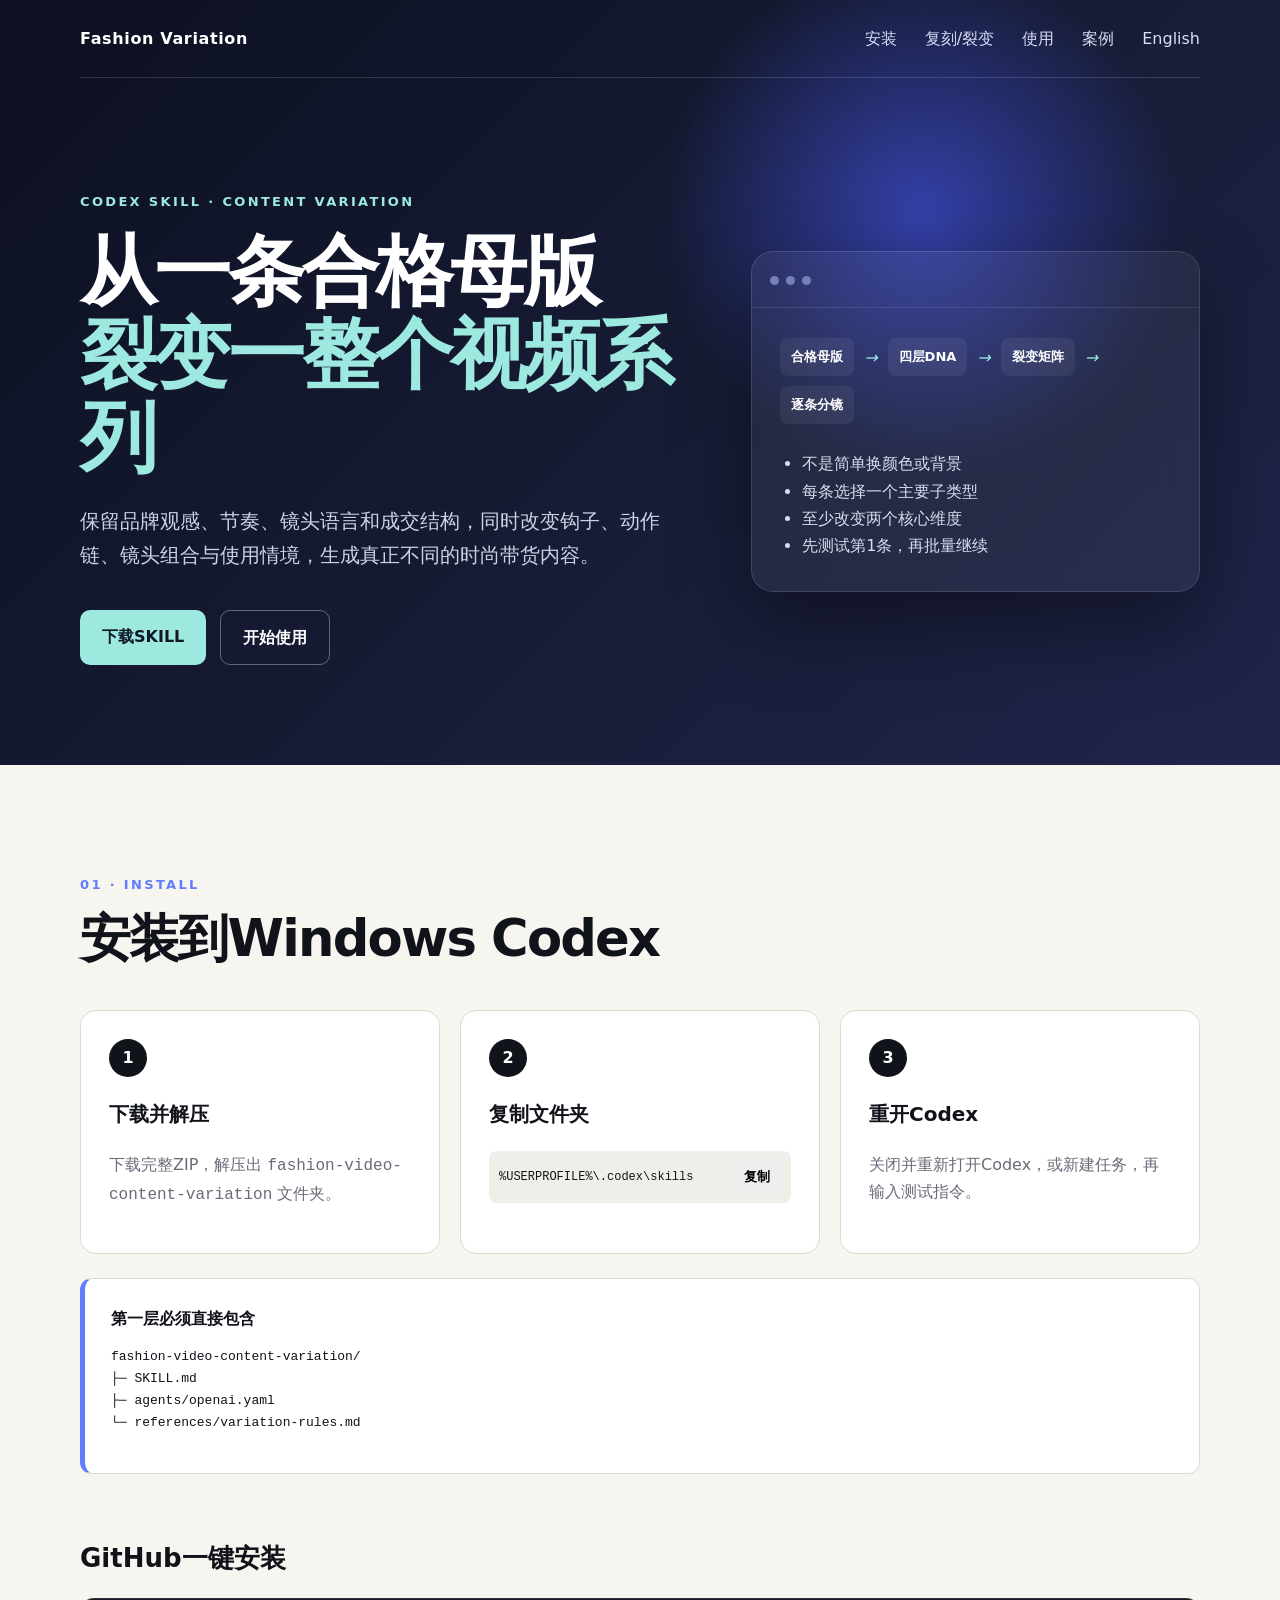
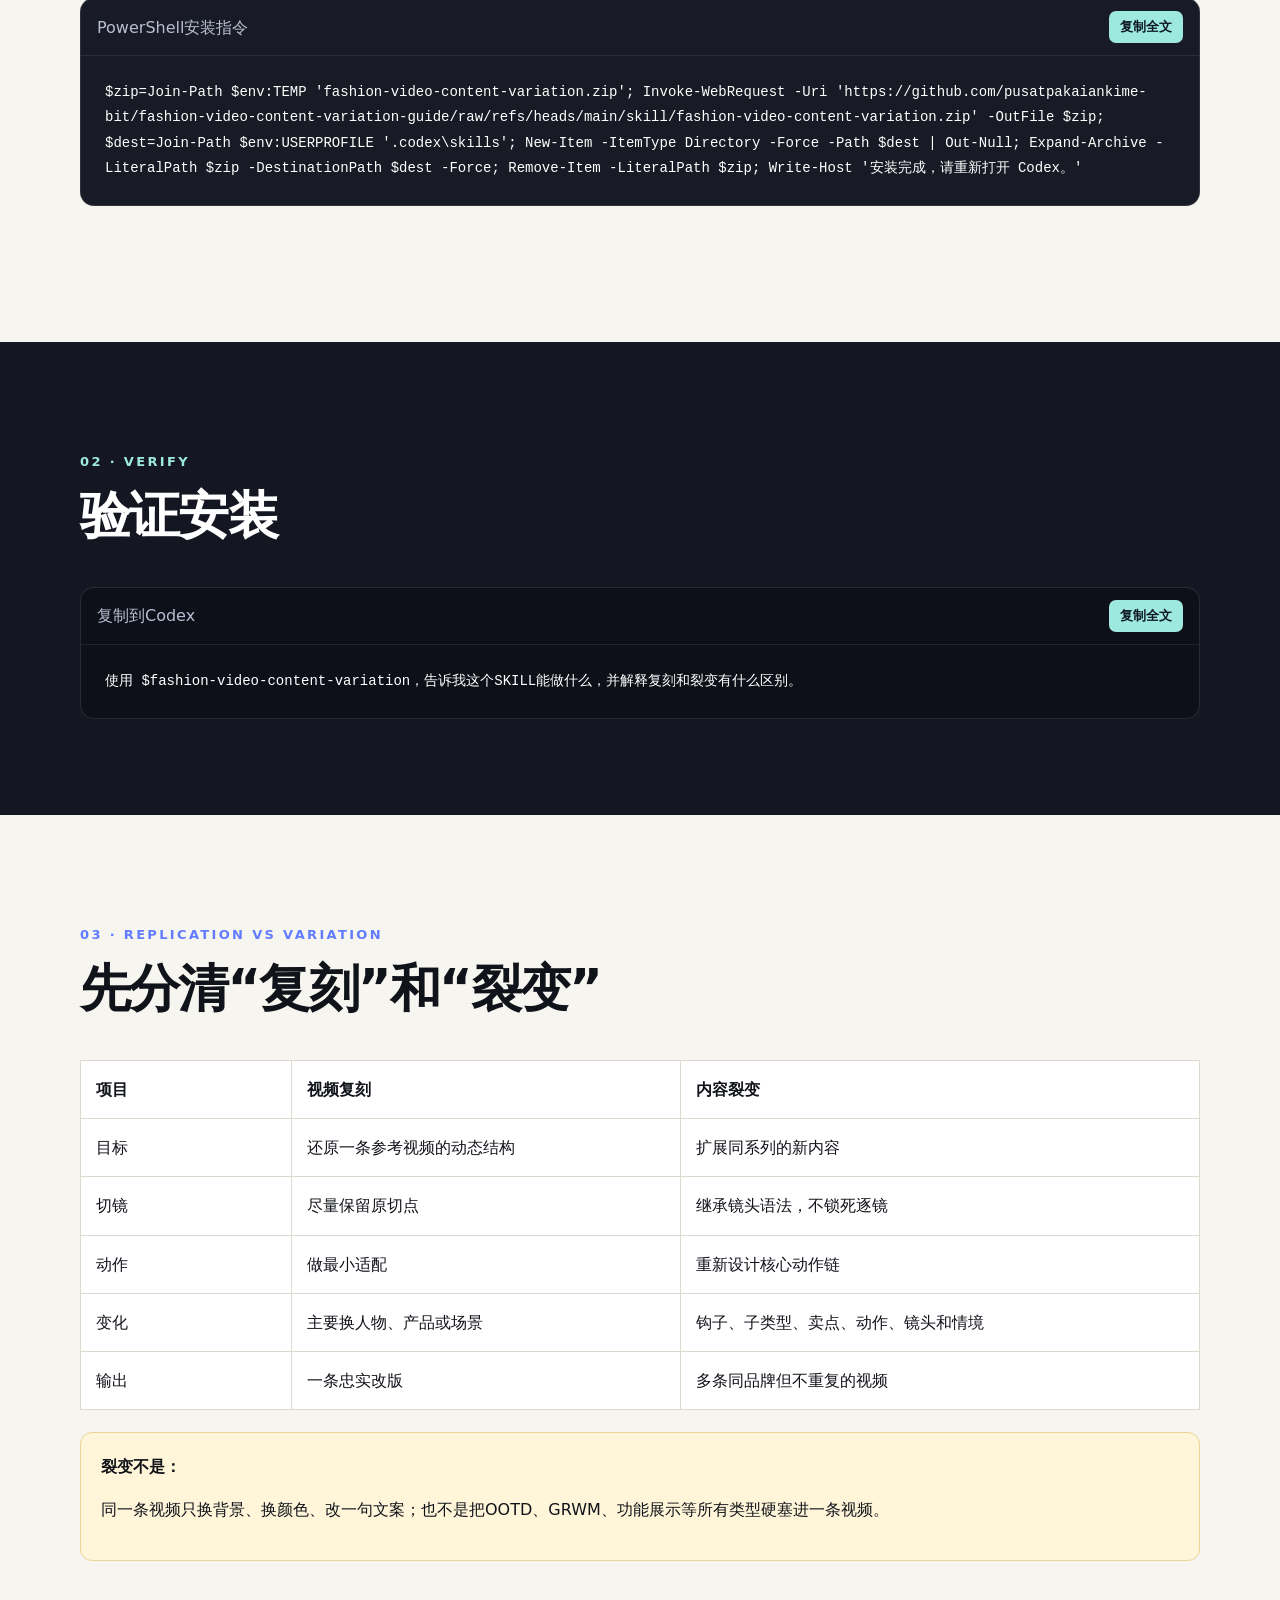
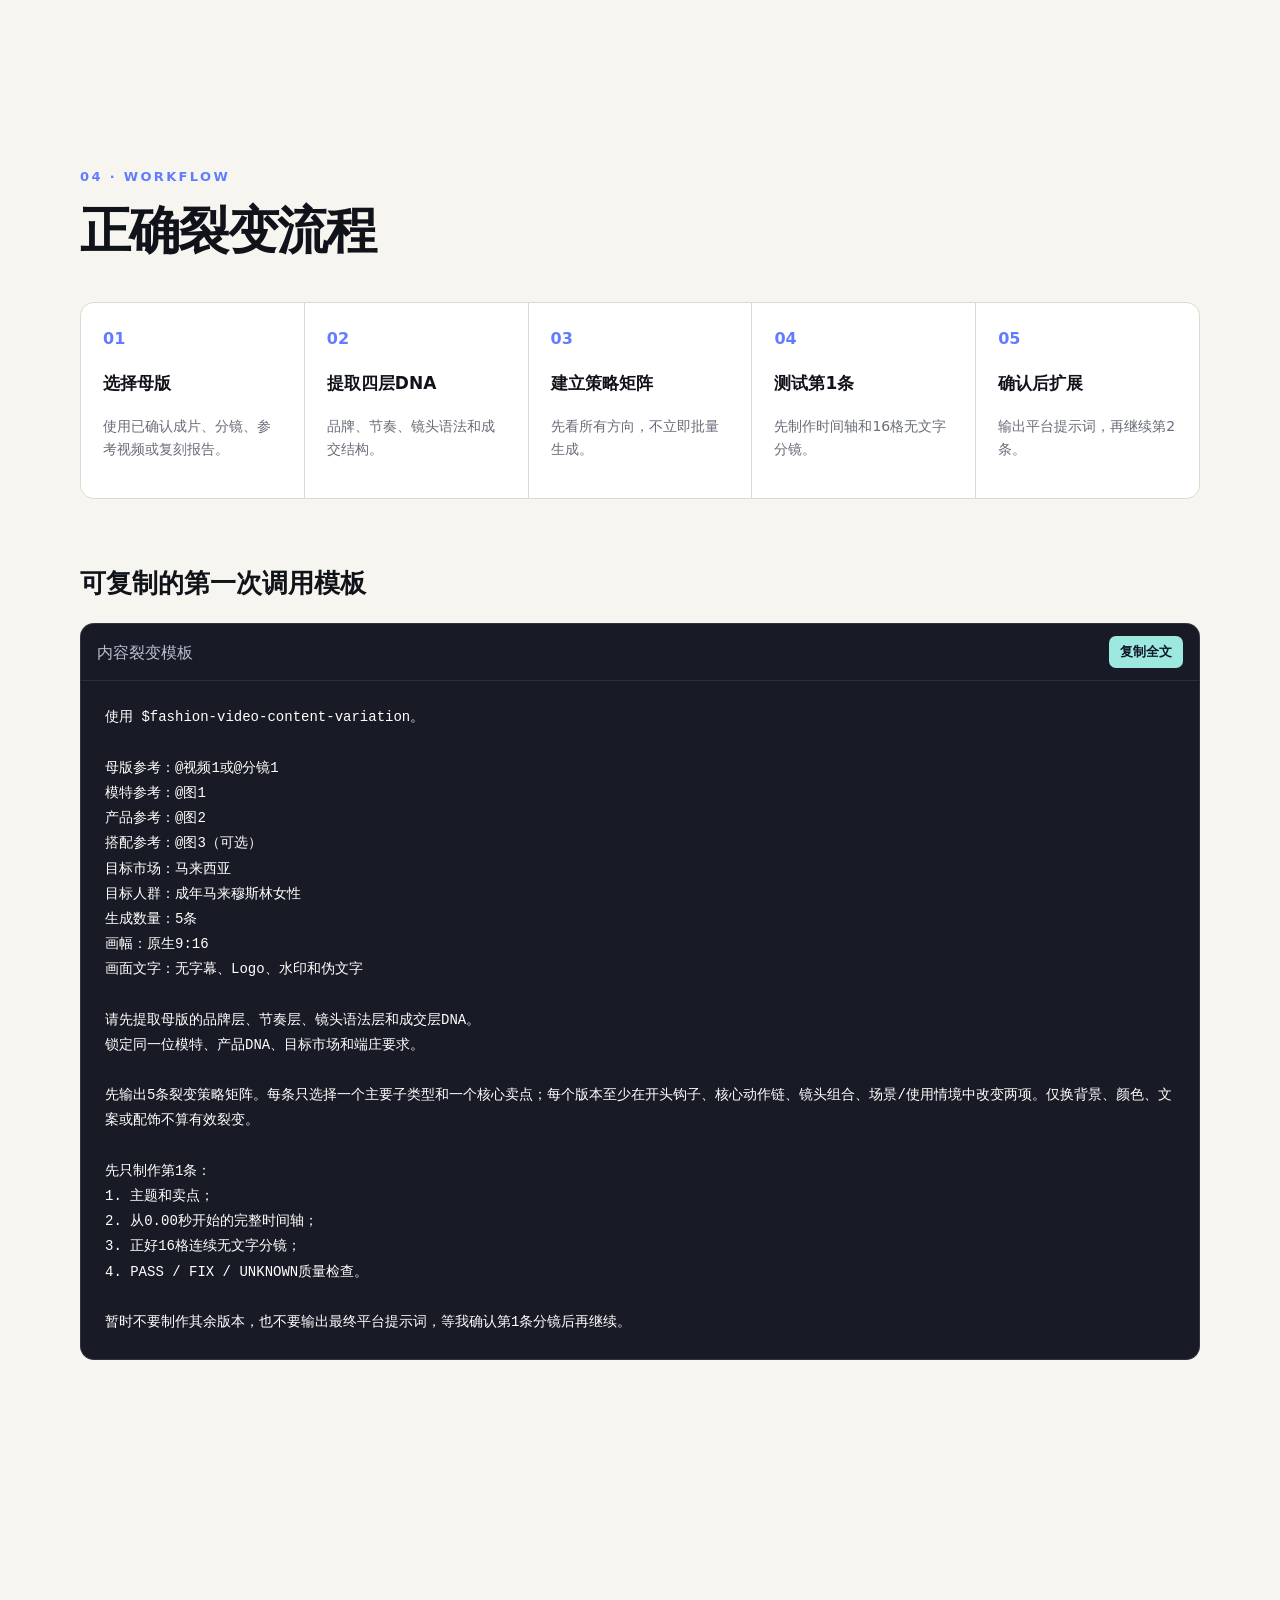
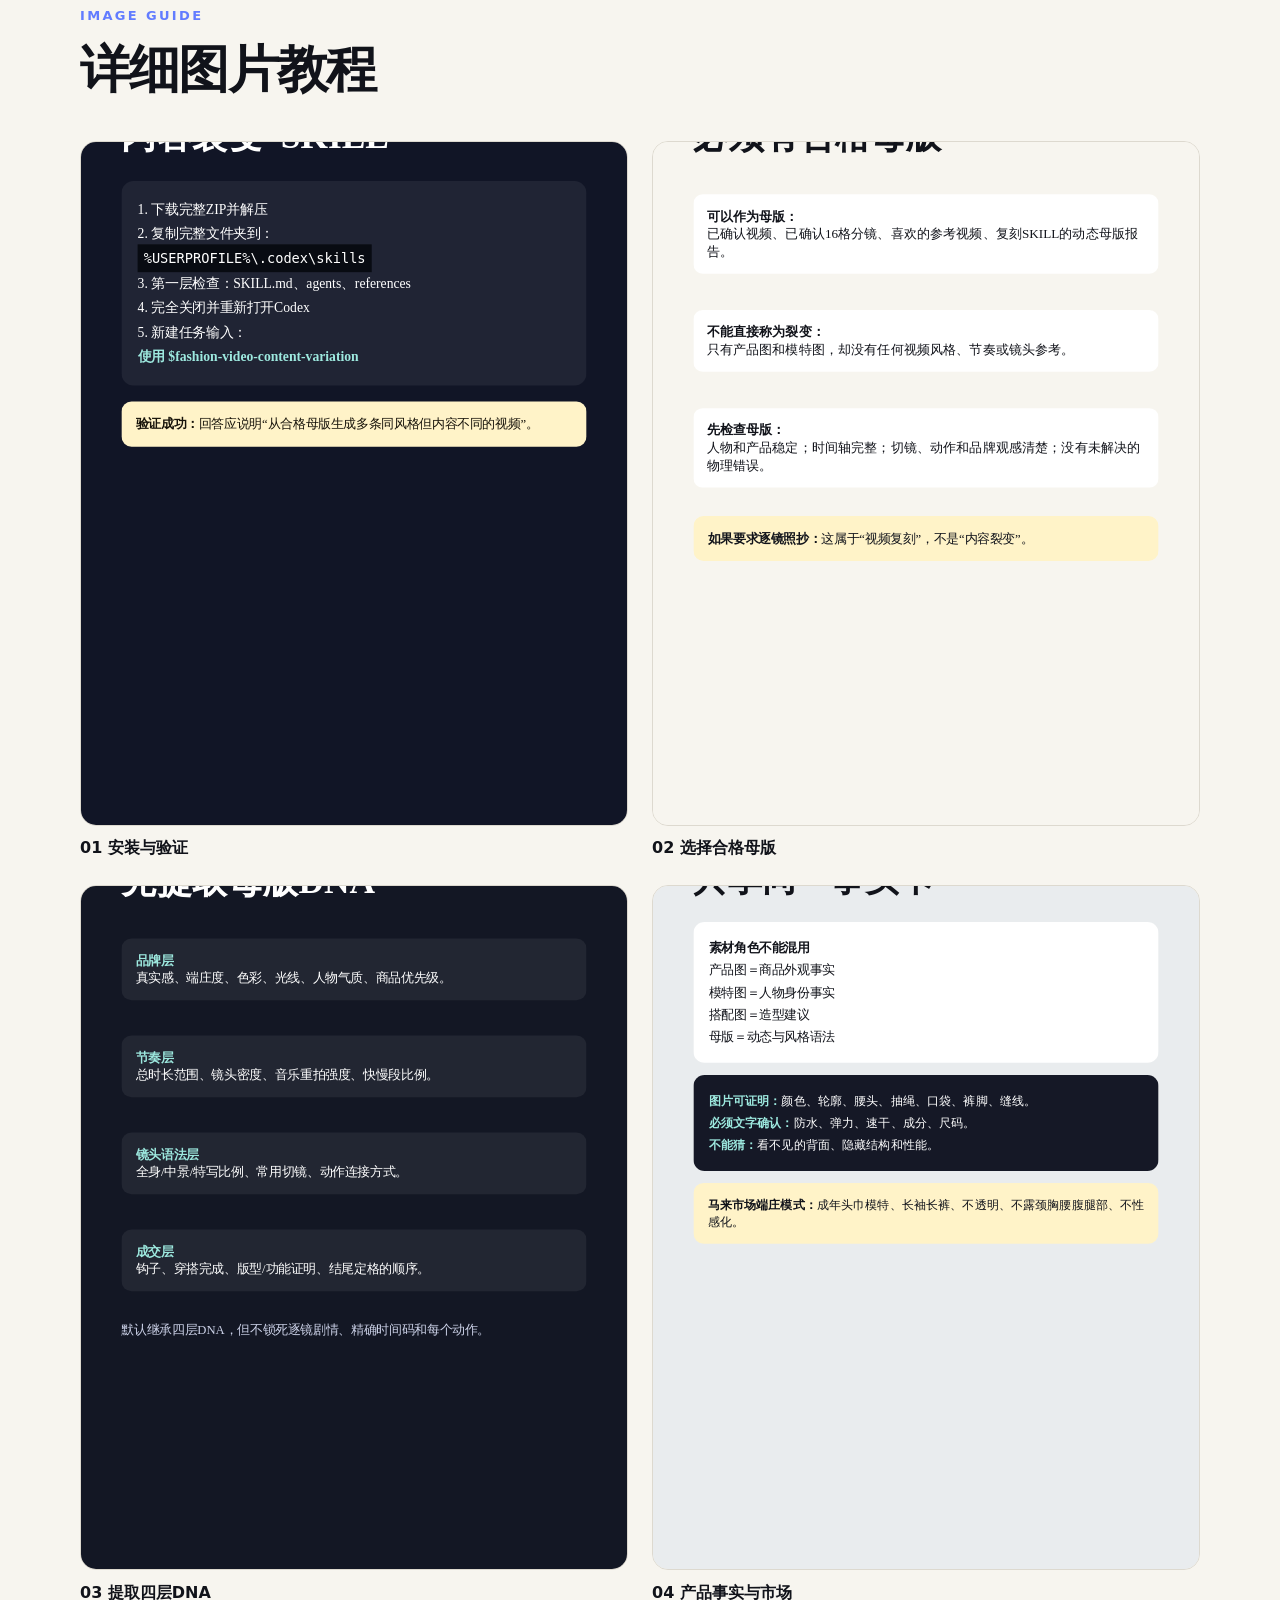
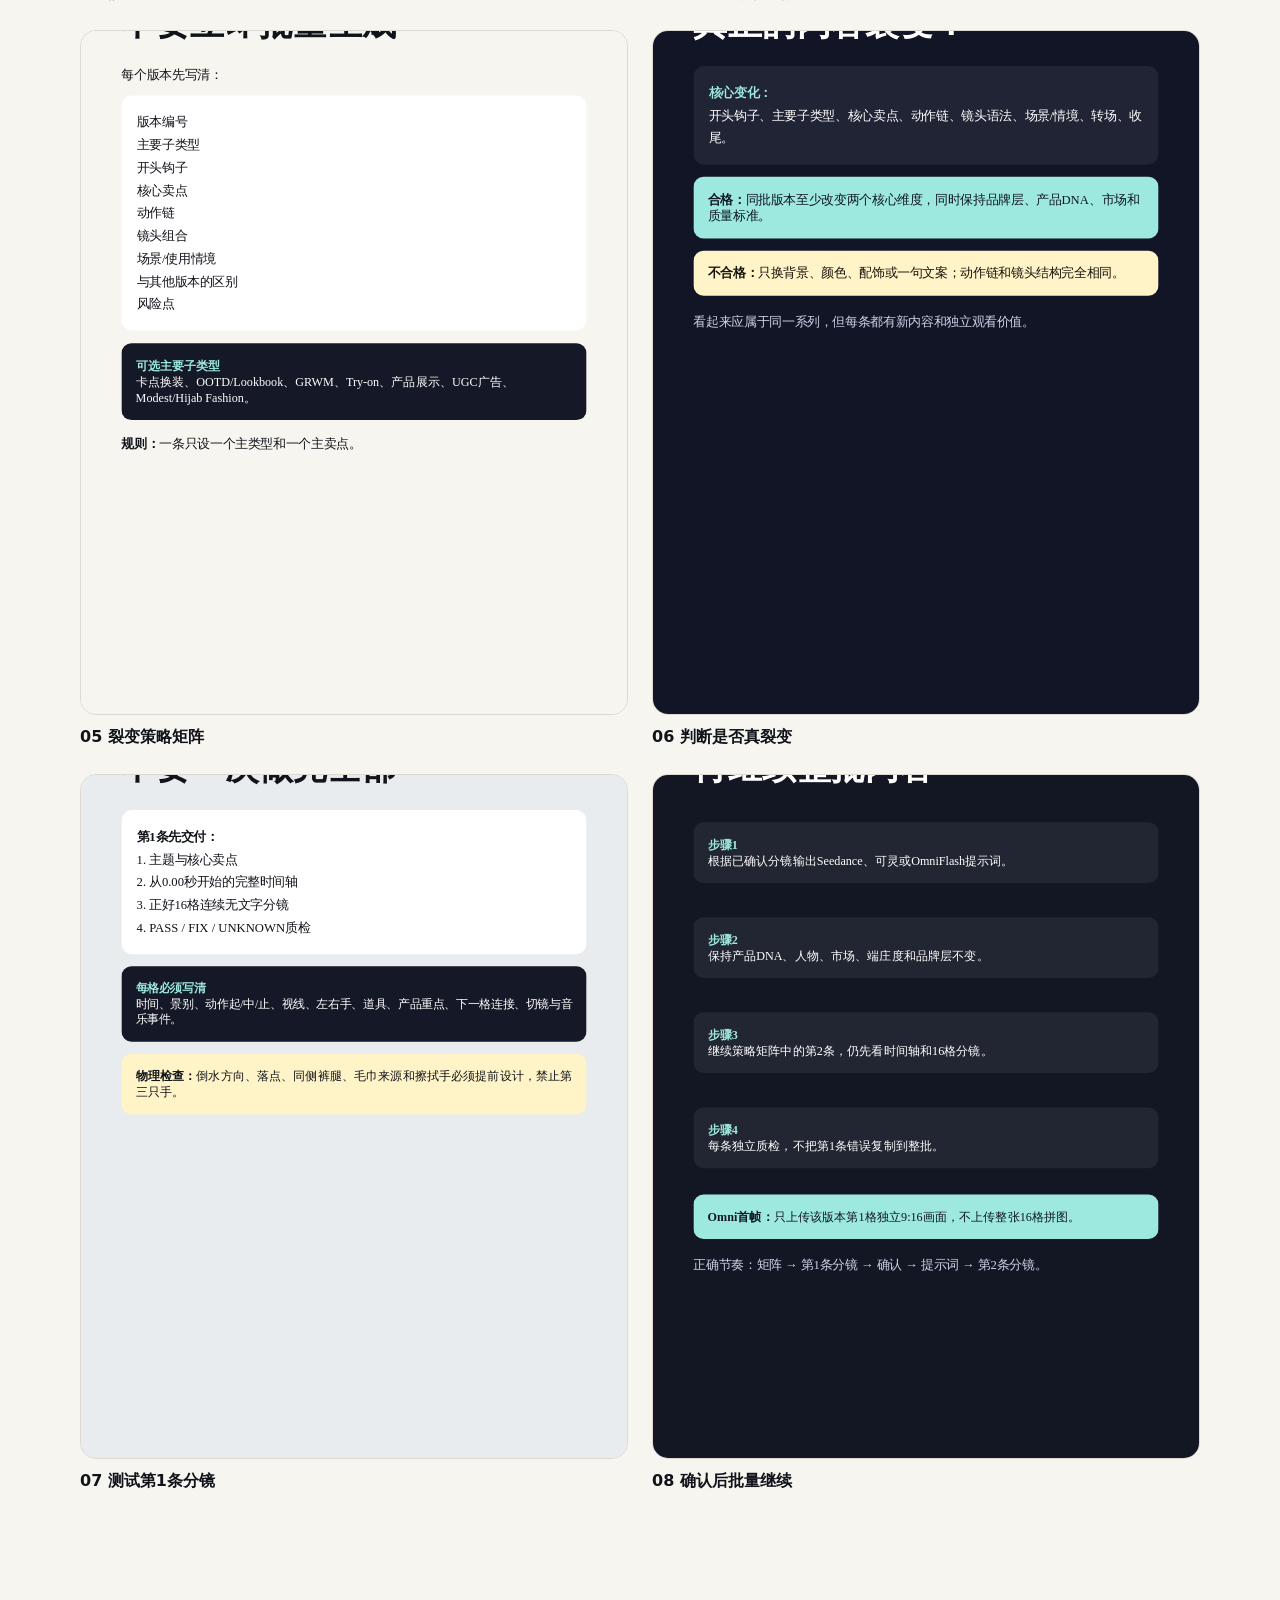
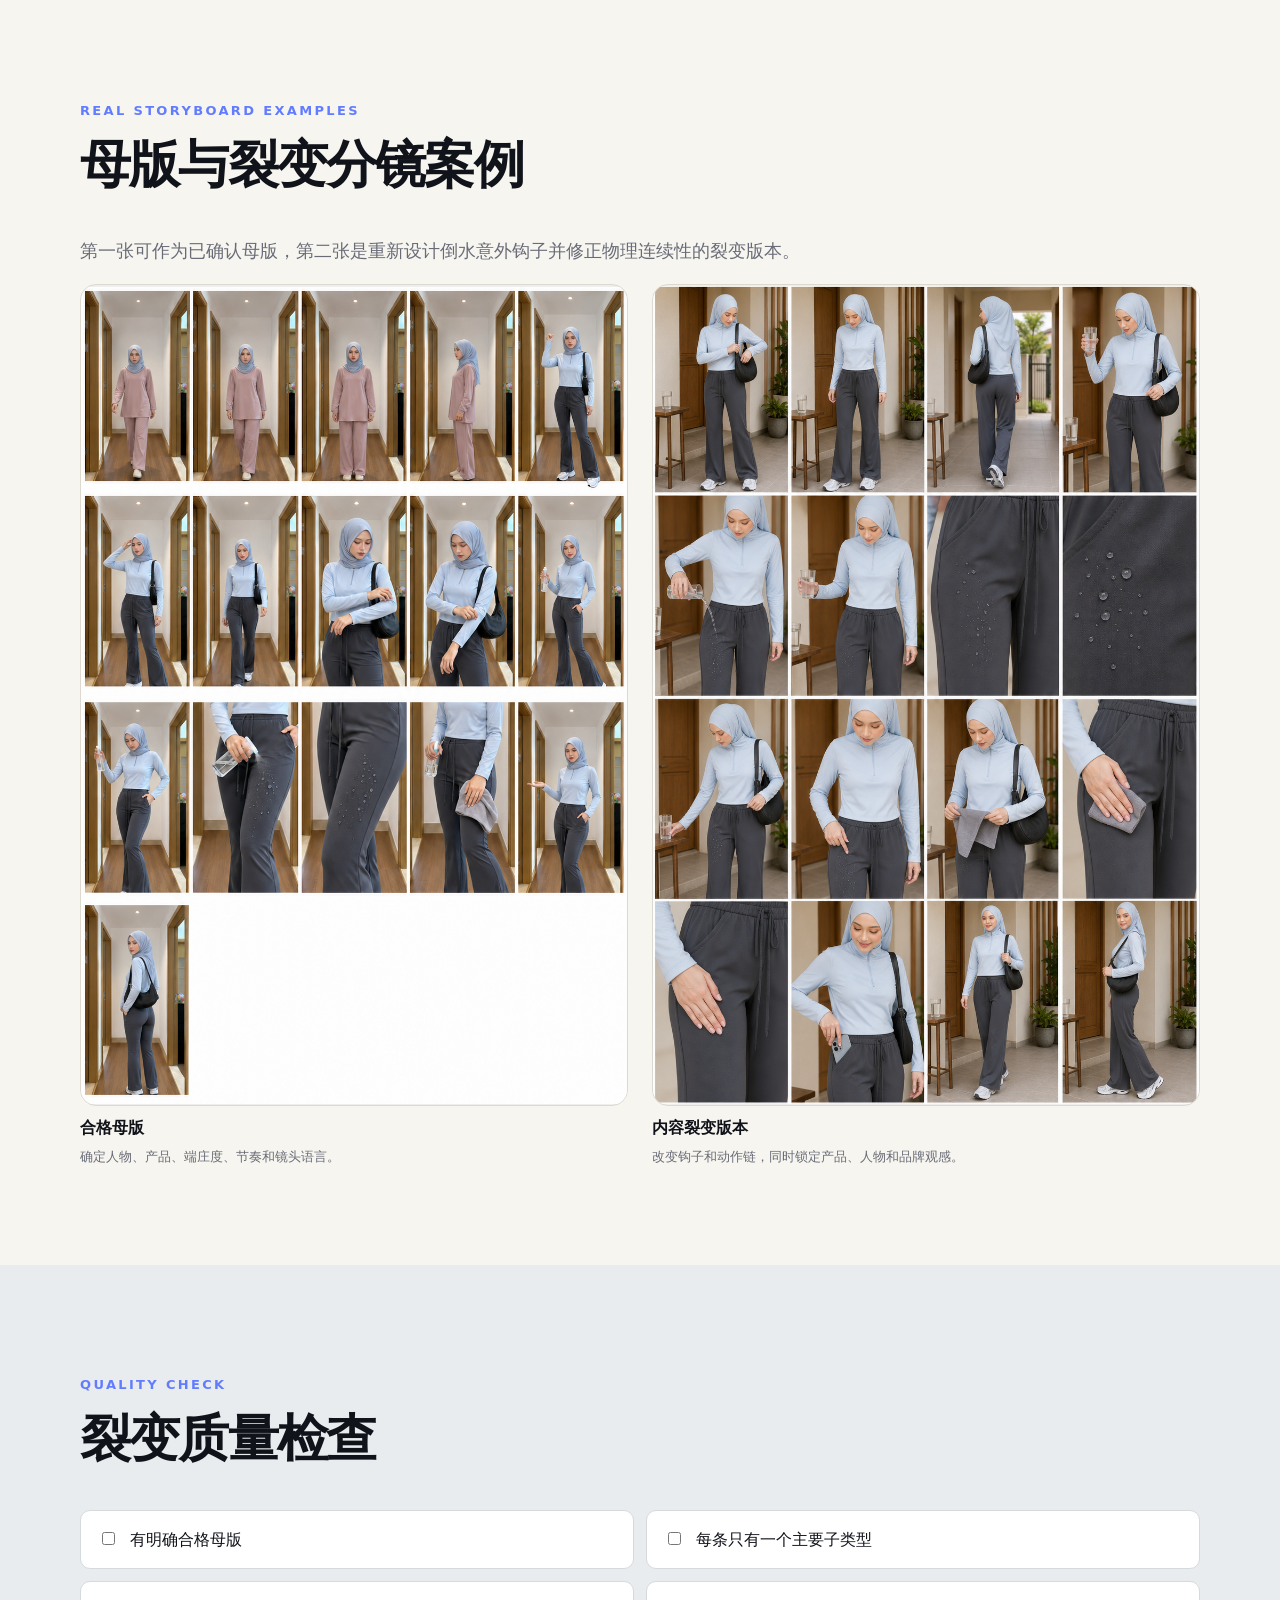
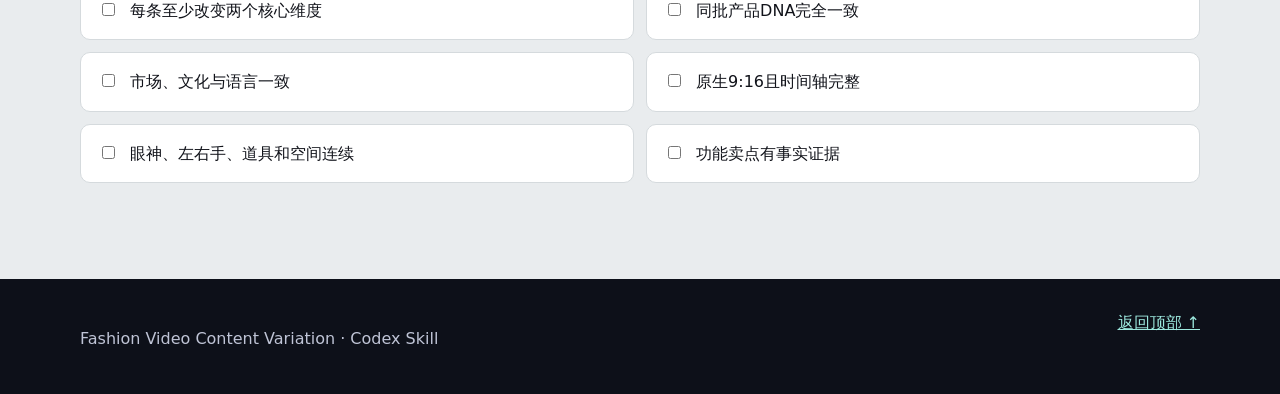
==== index.html @ 98293a7e "Publish bilingual content variation Skill guide" ====
<!doctype html><html lang="zh-CN"><head><meta charset="utf-8"><meta name="viewport" content="width=device-width,initial-scale=1"><meta name="description" content="时尚视频内容裂变SKILL小白安装与使用教程"><title>时尚视频内容裂变｜安装与使用教程</title><link rel="stylesheet" href="styles.css"><style>.gallery,.storyboard-gallery{display:grid;grid-template-columns:repeat(2,1fr);gap:24px}.gallery a,.storyboard-gallery a{color:#11131a;text-decoration:none;font-weight:800}.gallery img{width:100%;aspect-ratio:4/5;object-fit:cover;border:1px solid #ddd9cf;border-radius:16px}.storyboard-gallery img{width:100%;aspect-ratio:2/3;object-fit:contain;background:#eee;border:1px solid #ddd9cf;border-radius:16px}.storyboard-gallery span{display:grid;gap:5px}.storyboard-gallery small,.lead-dark{color:#696c78;font-weight:400}.lead-dark{font-size:18px;max-width:780px}.matrix{overflow:auto}.matrix table{width:100%;border-collapse:collapse;background:white}.matrix th,.matrix td{padding:15px;border:1px solid #ddd9cf;text-align:left;min-width:130px}@media(max-width:820px){.gallery,.storyboard-gallery{grid-template-columns:1fr}}</style></head><body>
<header class="hero" id="top"><nav class="nav wrap"><a class="brand" href="#top">Fashion Variation</a><div class="nav-links"><a href="#install">安装</a><a href="#difference">复刻/裂变</a><a href="#workflow">使用</a><a href="#examples">案例</a><a href="en.html">English</a></div></nav><div class="hero-grid wrap"><div><p class="eyebrow">CODEX SKILL · CONTENT VARIATION</p><h1>从一条合格母版<br><span>裂变一整个视频系列</span></h1><p class="lead">保留品牌观感、节奏、镜头语言和成交结构，同时改变钩子、动作链、镜头组合与使用情境，生成真正不同的时尚带货内容。</p><div class="actions"><a class="button primary" href="skill/fashion-video-content-variation.zip" download>下载SKILL</a><a class="button secondary" href="#workflow">开始使用</a></div></div><aside class="hero-card"><div class="card-top"><span></span><span></span><span></span></div><div class="flow"><b>合格母版</b><i>→</i><b>四层DNA</b><i>→</i><b>裂变矩阵</b><i>→</i><b>逐条分镜</b></div><ul><li>不是简单换颜色或背景</li><li>每条选择一个主要子类型</li><li>至少改变两个核心维度</li><li>先测试第1条，再批量继续</li></ul></aside></div></header>
<main>
<section class="section wrap" id="install"><p class="section-no">01 · INSTALL</p><h2>安装到Windows Codex</h2><div class="steps"><article><em>1</em><h3>下载并解压</h3><p>下载完整ZIP，解压出 <code>fashion-video-content-variation</code> 文件夹。</p></article><article><em>2</em><h3>复制文件夹</h3><div class="code mini"><code>%USERPROFILE%\.codex\skills</code><button data-copy="%USERPROFILE%\.codex\skills">复制</button></div></article><article><em>3</em><h3>重开Codex</h3><p>关闭并重新打开Codex，或新建任务，再输入测试指令。</p></article></div><div class="callout"><strong>第一层必须直接包含</strong><pre>fashion-video-content-variation/
├─ SKILL.md
├─ agents/openai.yaml
└─ references/variation-rules.md</pre></div><h3 class="subhead">GitHub一键安装</h3><div class="prompt light"><div class="prompt-head"><span>PowerShell安装指令</span><button class="copy-button">复制全文</button></div><pre>$zip=Join-Path $env:TEMP 'fashion-video-content-variation.zip'; Invoke-WebRequest -Uri 'https://github.com/pusatpakaiankime-bit/fashion-video-content-variation-guide/raw/refs/heads/main/skill/fashion-video-content-variation.zip' -OutFile $zip; $dest=Join-Path $env:USERPROFILE '.codex\skills'; New-Item -ItemType Directory -Force -Path $dest | Out-Null; Expand-Archive -LiteralPath $zip -DestinationPath $dest -Force; Remove-Item -LiteralPath $zip; Write-Host '安装完成，请重新打开 Codex。'</pre></div></section>
<section class="section dark"><div class="wrap"><p class="section-no">02 · VERIFY</p><h2>验证安装</h2><div class="prompt"><div class="prompt-head"><span>复制到Codex</span><button class="copy-button">复制全文</button></div><pre>使用 $fashion-video-content-variation，告诉我这个SKILL能做什么，并解释复刻和裂变有什么区别。</pre></div></div></section>
<section class="section wrap" id="difference"><p class="section-no">03 · REPLICATION VS VARIATION</p><h2>先分清“复刻”和“裂变”</h2><div class="matrix"><table><tr><th>项目</th><th>视频复刻</th><th>内容裂变</th></tr><tr><td>目标</td><td>还原一条参考视频的动态结构</td><td>扩展同系列的新内容</td></tr><tr><td>切镜</td><td>尽量保留原切点</td><td>继承镜头语法，不锁死逐镜</td></tr><tr><td>动作</td><td>做最小适配</td><td>重新设计核心动作链</td></tr><tr><td>变化</td><td>主要换人物、产品或场景</td><td>钩子、子类型、卖点、动作、镜头和情境</td></tr><tr><td>输出</td><td>一条忠实改版</td><td>多条同品牌但不重复的视频</td></tr></table></div><div class="warning"><strong>裂变不是：</strong><p>同一条视频只换背景、换颜色、改一句文案；也不是把OOTD、GRWM、功能展示等所有类型硬塞进一条视频。</p></div></section>
<section class="section wrap" id="workflow"><p class="section-no">04 · WORKFLOW</p><h2>正确裂变流程</h2><div class="timeline"><div><span>01</span><h3>选择母版</h3><p>使用已确认成片、分镜、参考视频或复刻报告。</p></div><div><span>02</span><h3>提取四层DNA</h3><p>品牌、节奏、镜头语法和成交结构。</p></div><div><span>03</span><h3>建立策略矩阵</h3><p>先看所有方向，不立即批量生成。</p></div><div><span>04</span><h3>测试第1条</h3><p>先制作时间轴和16格无文字分镜。</p></div><div><span>05</span><h3>确认后扩展</h3><p>输出平台提示词，再继续第2条。</p></div></div><h3 class="subhead">可复制的第一次调用模板</h3><div class="prompt light"><div class="prompt-head"><span>内容裂变模板</span><button class="copy-button">复制全文</button></div><pre>使用 $fashion-video-content-variation。

母版参考：@视频1或@分镜1
模特参考：@图1
产品参考：@图2
搭配参考：@图3（可选）
目标市场：马来西亚
目标人群：成年马来穆斯林女性
生成数量：5条
画幅：原生9:16
画面文字：无字幕、Logo、水印和伪文字

请先提取母版的品牌层、节奏层、镜头语法层和成交层DNA。
锁定同一位模特、产品DNA、目标市场和端庄要求。

先输出5条裂变策略矩阵。每条只选择一个主要子类型和一个核心卖点；每个版本至少在开头钩子、核心动作链、镜头组合、场景/使用情境中改变两项。仅换背景、颜色、文案或配饰不算有效裂变。

先只制作第1条：
1. 主题和卖点；
2. 从0.00秒开始的完整时间轴；
3. 正好16格连续无文字分镜；
4. PASS / FIX / UNKNOWN质量检查。

暂时不要制作其余版本，也不要输出最终平台提示词，等我确认第1条分镜后再继续。</pre></div></section>
<section class="section gallery-section"><div class="wrap"><p class="section-no">IMAGE GUIDE</p><h2>详细图片教程</h2><div class="gallery"><a href="assets/tutorial/v01-install.svg"><img src="assets/tutorial/v01-install.svg"><span>01 安装与验证</span></a><a href="assets/tutorial/v02-master.svg"><img src="assets/tutorial/v02-master.svg"><span>02 选择合格母版</span></a><a href="assets/tutorial/v03-dna.svg"><img src="assets/tutorial/v03-dna.svg"><span>03 提取四层DNA</span></a><a href="assets/tutorial/v04-facts.svg"><img src="assets/tutorial/v04-facts.svg"><span>04 产品事实与市场</span></a><a href="assets/tutorial/v05-matrix.svg"><img src="assets/tutorial/v05-matrix.svg"><span>05 裂变策略矩阵</span></a><a href="assets/tutorial/v06-difference.svg"><img src="assets/tutorial/v06-difference.svg"><span>06 判断是否真裂变</span></a><a href="assets/tutorial/v07-storyboard.svg"><img src="assets/tutorial/v07-storyboard.svg"><span>07 测试第1条分镜</span></a><a href="assets/tutorial/v08-batch.svg"><img src="assets/tutorial/v08-batch.svg"><span>08 确认后批量继续</span></a></div></div></section>
<section class="section wrap" id="examples"><p class="section-no">REAL STORYBOARD EXAMPLES</p><h2>母版与裂变分镜案例</h2><p class="lead-dark">第一张可作为已确认母版，第二张是重新设计倒水意外钩子并修正物理连续性的裂变版本。</p><div class="storyboard-gallery"><a href="assets/storyboards/replication-final-16-panel.png"><img src="assets/storyboards/replication-final-16-panel.png"><span><b>合格母版</b><small>确定人物、产品、端庄度、节奏和镜头语言。</small></span></a><a href="assets/storyboards/physics-corrected-variation-16-panel.png"><img src="assets/storyboards/physics-corrected-variation-16-panel.png"><span><b>内容裂变版本</b><small>改变钩子和动作链，同时锁定产品、人物和品牌观感。</small></span></a></div></section>
<section class="section soft"><div class="wrap"><p class="section-no">QUALITY CHECK</p><h2>裂变质量检查</h2><div class="check-grid"><label><input type="checkbox"> 有明确合格母版</label><label><input type="checkbox"> 每条只有一个主要子类型</label><label><input type="checkbox"> 每条至少改变两个核心维度</label><label><input type="checkbox"> 同批产品DNA完全一致</label><label><input type="checkbox"> 市场、文化与语言一致</label><label><input type="checkbox"> 原生9:16且时间轴完整</label><label><input type="checkbox"> 眼神、左右手、道具和空间连续</label><label><input type="checkbox"> 功能卖点有事实证据</label></div></div></section>
</main><footer><div class="wrap"><p>Fashion Video Content Variation · Codex Skill</p><a href="#top">返回顶部 ↑</a></div></footer><div class="toast">已复制</div><script src="script.js"></script></body></html>
---- styles.css ----
:root{--ink:#11131a;--muted:#696c78;--paper:#f7f5ef;--blue:#627cff;--cyan:#9de9df;--line:#ddd9cf;--card:#fff;--dark:#141722}*{box-sizing:border-box}html{scroll-behavior:smooth}body{margin:0;font-family:Inter,"PingFang SC","Microsoft YaHei",system-ui,sans-serif;color:var(--ink);background:var(--paper);line-height:1.7}.wrap{width:min(1120px,calc(100% - 40px));margin:auto}.hero{min-height:720px;color:white;background:radial-gradient(circle at 72% 28%,#3440a8 0,transparent 24%),linear-gradient(135deg,#0c1020,#171c36 55%,#20244a);overflow:hidden}.nav{height:78px;display:flex;align-items:center;justify-content:space-between;border-bottom:1px solid #ffffff24}.brand{color:white;text-decoration:none;font-weight:800;letter-spacing:.04em}.nav-links{display:flex;gap:28px}.nav-links a{color:#d9dcf5;text-decoration:none}.hero-grid{display:grid;grid-template-columns:1.15fr .85fr;gap:64px;align-items:center;padding:100px 0}.eyebrow,.section-no{font-size:13px;letter-spacing:.18em;font-weight:800;color:var(--blue)}.hero .eyebrow{color:var(--cyan)}h1{font-size:clamp(48px,6vw,78px);line-height:1.08;margin:18px 0 24px;letter-spacing:-.04em}h1 span{color:var(--cyan)}.lead{font-size:20px;color:#cdd2e7;max-width:680px}.actions{display:flex;gap:14px;margin-top:38px}.button{display:inline-flex;padding:13px 22px;border-radius:10px;text-decoration:none;font-weight:800}.primary{background:var(--cyan);color:#101726}.secondary{color:white;border:1px solid #ffffff55}.hero-card{background:#ffffff0e;border:1px solid #ffffff20;border-radius:22px;box-shadow:0 35px 80px #0006;backdrop-filter:blur(18px);overflow:hidden}.card-top{padding:14px 18px;border-bottom:1px solid #ffffff18}.card-top span{display:inline-block;width:9px;height:9px;border-radius:50%;background:#7480b7;margin-right:7px}.flow{display:flex;gap:10px;align-items:center;flex-wrap:wrap;padding:30px 28px 16px}.flow b{background:#ffffff10;padding:8px 11px;border-radius:8px;font-size:13px}.flow i{color:var(--cyan)}.hero-card ul{margin:10px 28px 32px;padding-left:22px;color:#d8dced}.section{padding:96px 0}h2{font-size:clamp(34px,4vw,54px);line-height:1.15;margin:10px 0 42px;letter-spacing:-.035em}.steps{display:grid;grid-template-columns:repeat(3,1fr);gap:20px}.steps article{background:var(--card);border:1px solid var(--line);padding:28px;border-radius:16px}.steps em{display:grid;place-items:center;width:38px;height:38px;border-radius:50%;background:var(--ink);color:white;font-style:normal;font-weight:800}.steps h3{font-size:20px}.steps p,.hint{color:var(--muted)}code{font-family:"SFMono-Regular",Consolas,monospace}.code{display:flex;background:#f0eee8;border-radius:8px;padding:10px;gap:8px;align-items:center}.code code{font-size:12px;overflow-wrap:anywhere}.code button,.copy-button{margin-left:auto;border:0;border-radius:7px;padding:7px 11px;cursor:pointer;font-weight:700}.callout{margin-top:24px;padding:26px;border:1px solid var(--line);border-left:5px solid var(--blue);background:white;border-radius:12px}.callout pre{overflow:auto}.dark{background:var(--dark);color:white}.dark .section-no{color:var(--cyan)}.prompt{background:#0d1019;border:1px solid #ffffff1c;border-radius:14px;overflow:hidden}.prompt.light{background:#181b25;color:white;margin:18px 0 40px}.prompt-head{display:flex;align-items:center;padding:12px 16px;border-bottom:1px solid #ffffff16;color:#b9bfd2}.prompt pre{margin:0;padding:24px;white-space:pre-wrap;overflow-wrap:anywhere;font:14px/1.8 "SFMono-Regular",Consolas,monospace}.copy-button{background:var(--cyan);color:#101726}.timeline{display:grid;grid-template-columns:repeat(5,1fr);gap:1px;background:var(--line);border:1px solid var(--line);border-radius:14px;overflow:hidden}.timeline>div{background:white;padding:22px}.timeline span{font-weight:900;color:var(--blue)}.timeline h3{font-size:17px}.timeline p{font-size:14px;color:var(--muted)}.subhead{font-size:26px;margin:62px 0 16px}.soft{background:#e9ecee}.check-grid{display:grid;grid-template-columns:1fr 1fr;gap:12px}.check-grid label{background:white;border:1px solid #d5dadd;border-radius:10px;padding:15px 17px;cursor:pointer}.check-grid input{accent-color:var(--blue);margin-right:10px}.warning{margin-top:22px;background:#fff6d9;border:1px solid #ead596;border-radius:12px;padding:20px}.note{padding:20px;background:#e7f8f4;border-radius:12px;border-left:5px solid #62b9ac}footer{background:#0d1019;color:#bfc4d6;padding:30px 0}footer .wrap{display:flex;justify-content:space-between}footer a{color:var(--cyan)}.toast{position:fixed;left:50%;bottom:28px;transform:translate(-50%,20px);background:#111;color:#fff;padding:10px 18px;border-radius:9px;opacity:0;pointer-events:none;transition:.2s}.toast.show{opacity:1;transform:translate(-50%,0)}@media(max-width:820px){.hero{min-height:auto}.hero-grid{grid-template-columns:1fr;padding:70px 0}.hero-card{display:none}.nav-links{gap:14px}.steps,.timeline{grid-template-columns:1fr}.check-grid{grid-template-columns:1fr}.section{padding:70px 0}h1{font-size:46px}.actions{flex-direction:column;align-items:flex-start}}@media(max-width:480px){.wrap{width:min(100% - 24px,1120px)}.nav-links{display:none}.hero-grid{padding:54px 0 76px}h1{font-size:40px}.lead{font-size:17px}.prompt pre{font-size:12px;padding:17px}.section{padding:56px 0}footer .wrap{display:block}}
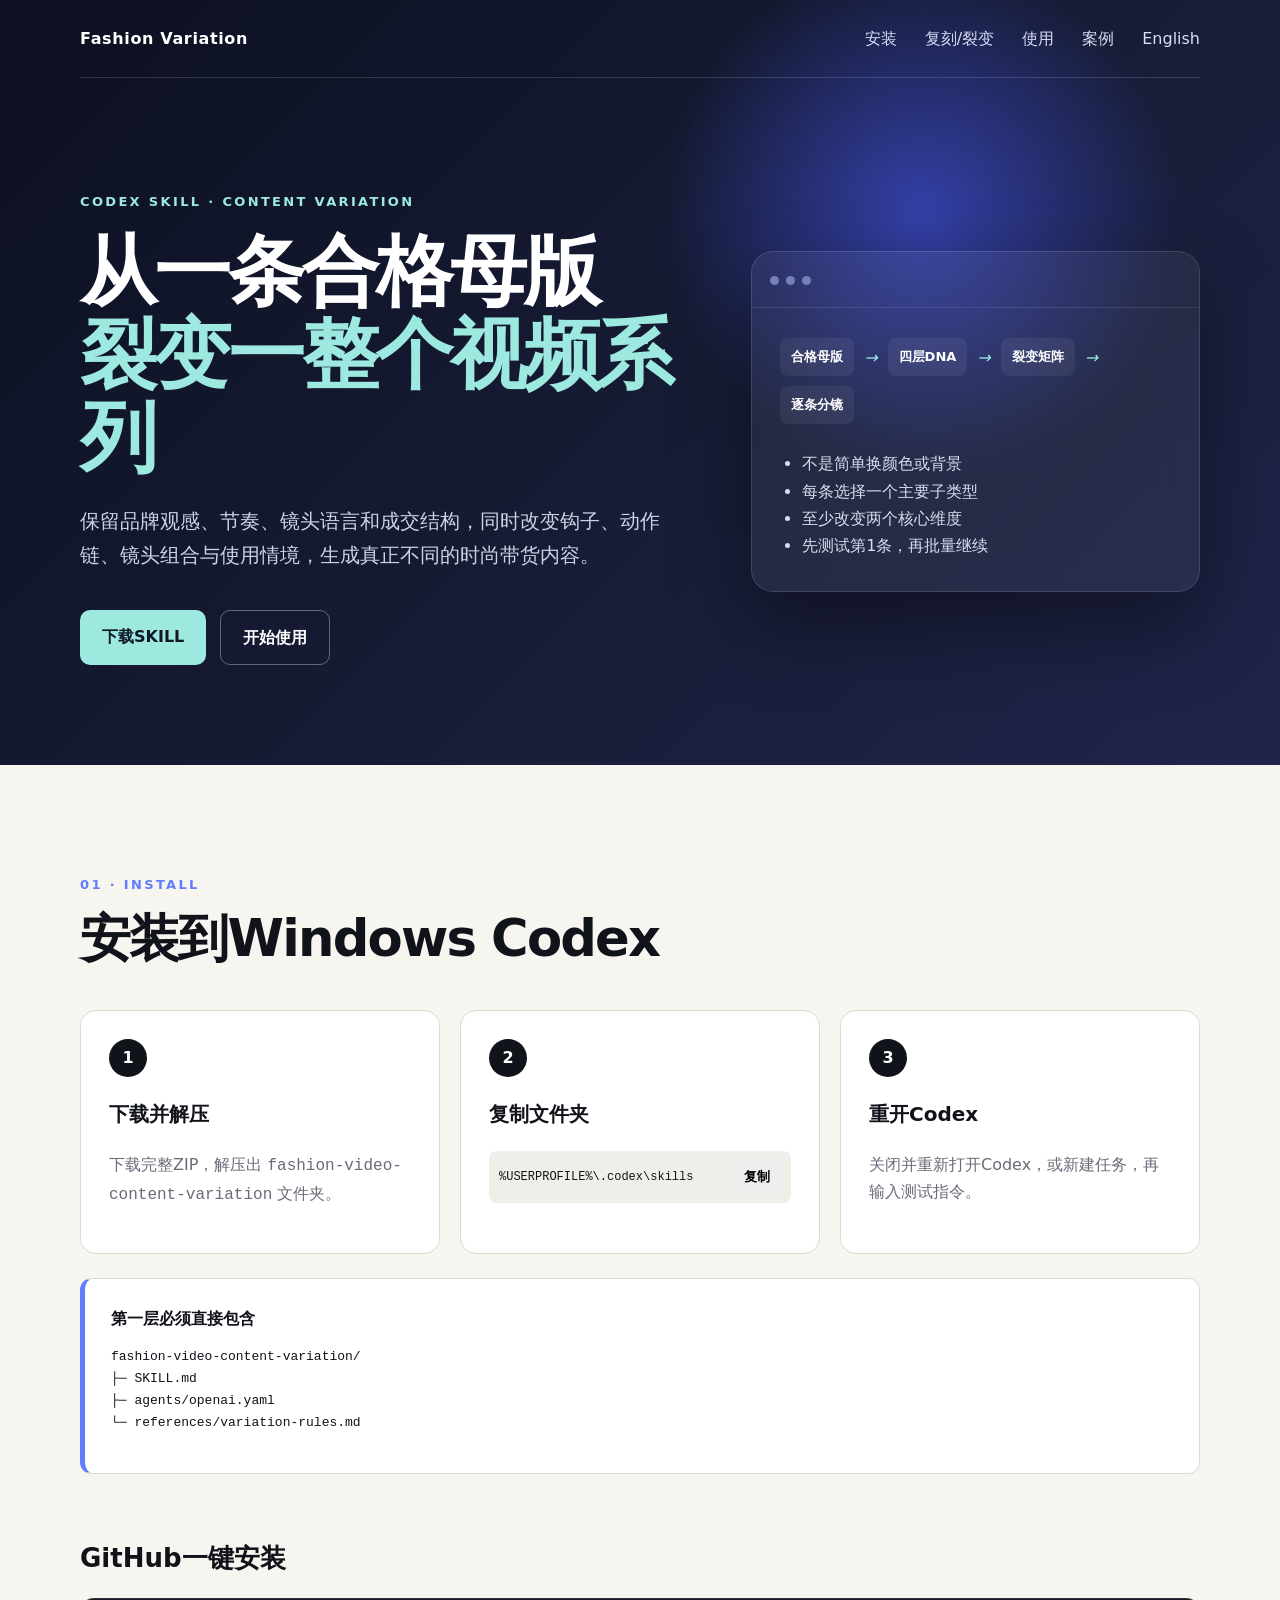
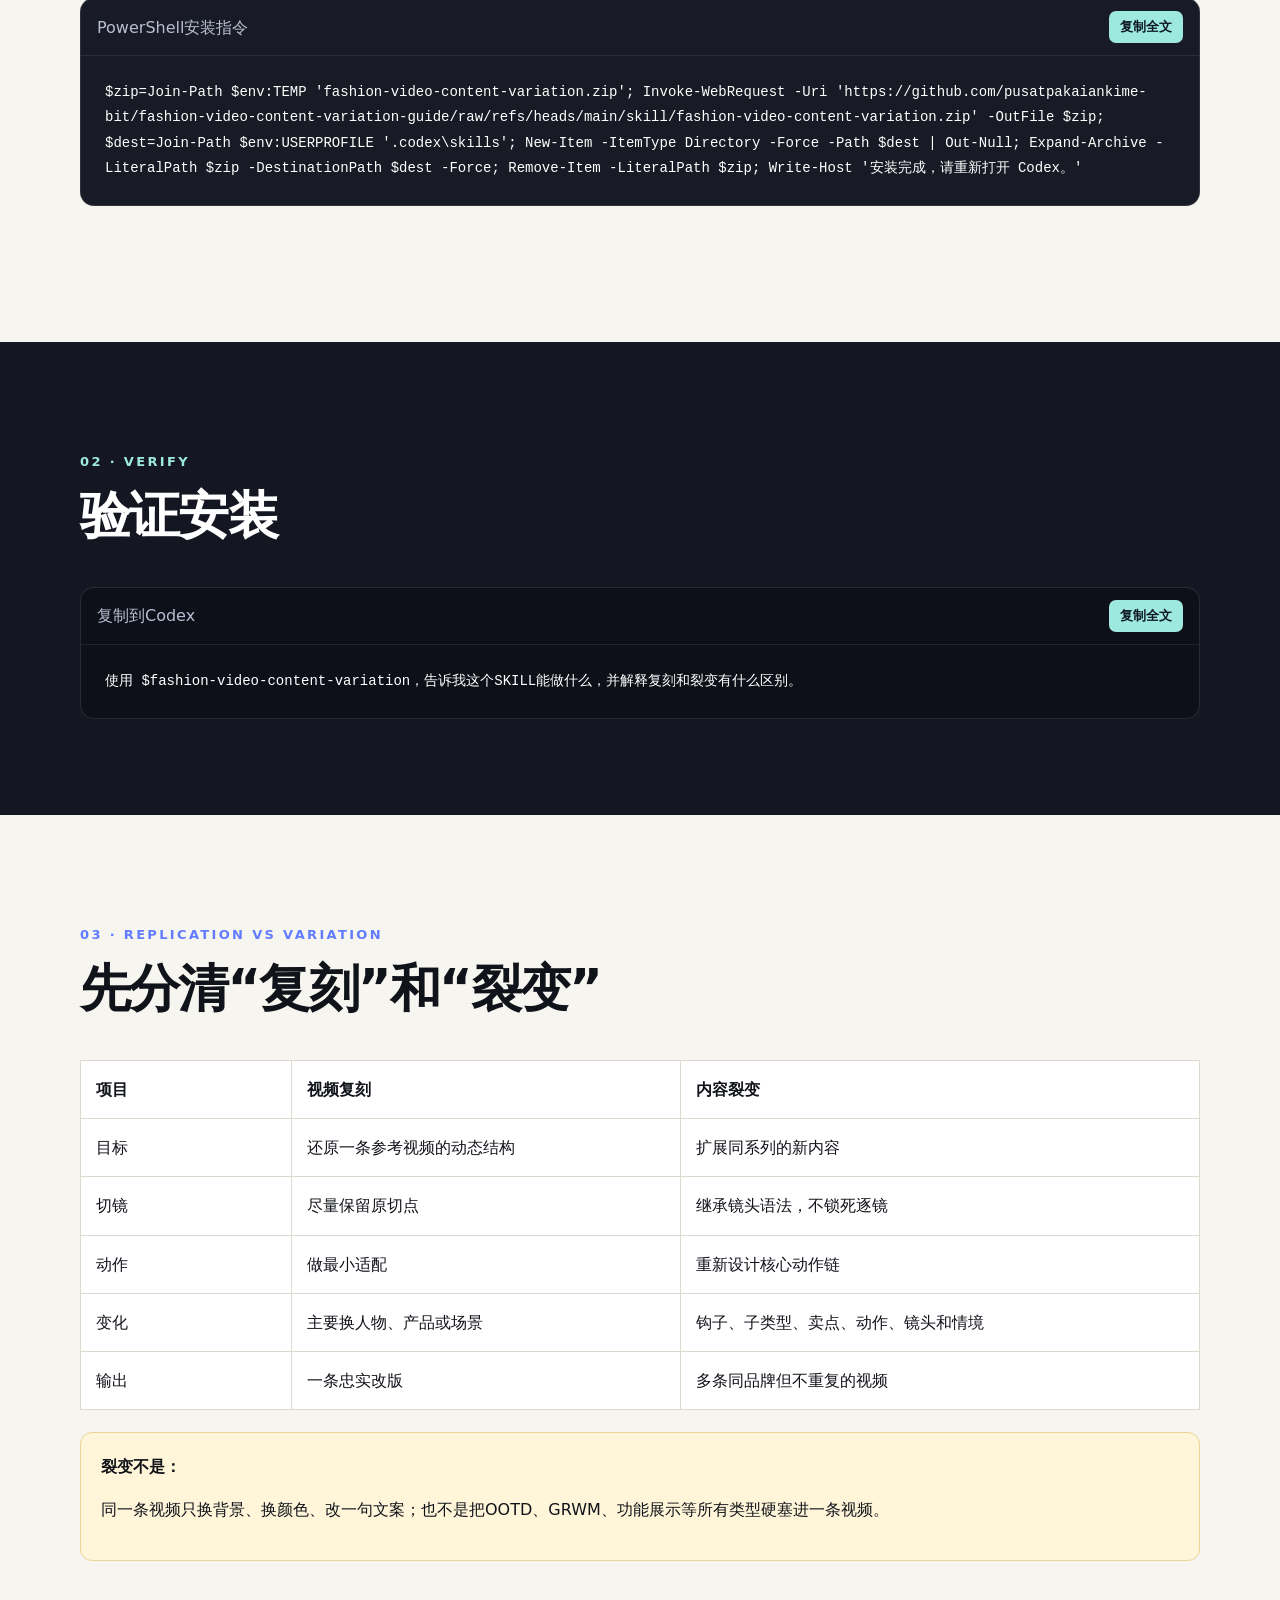
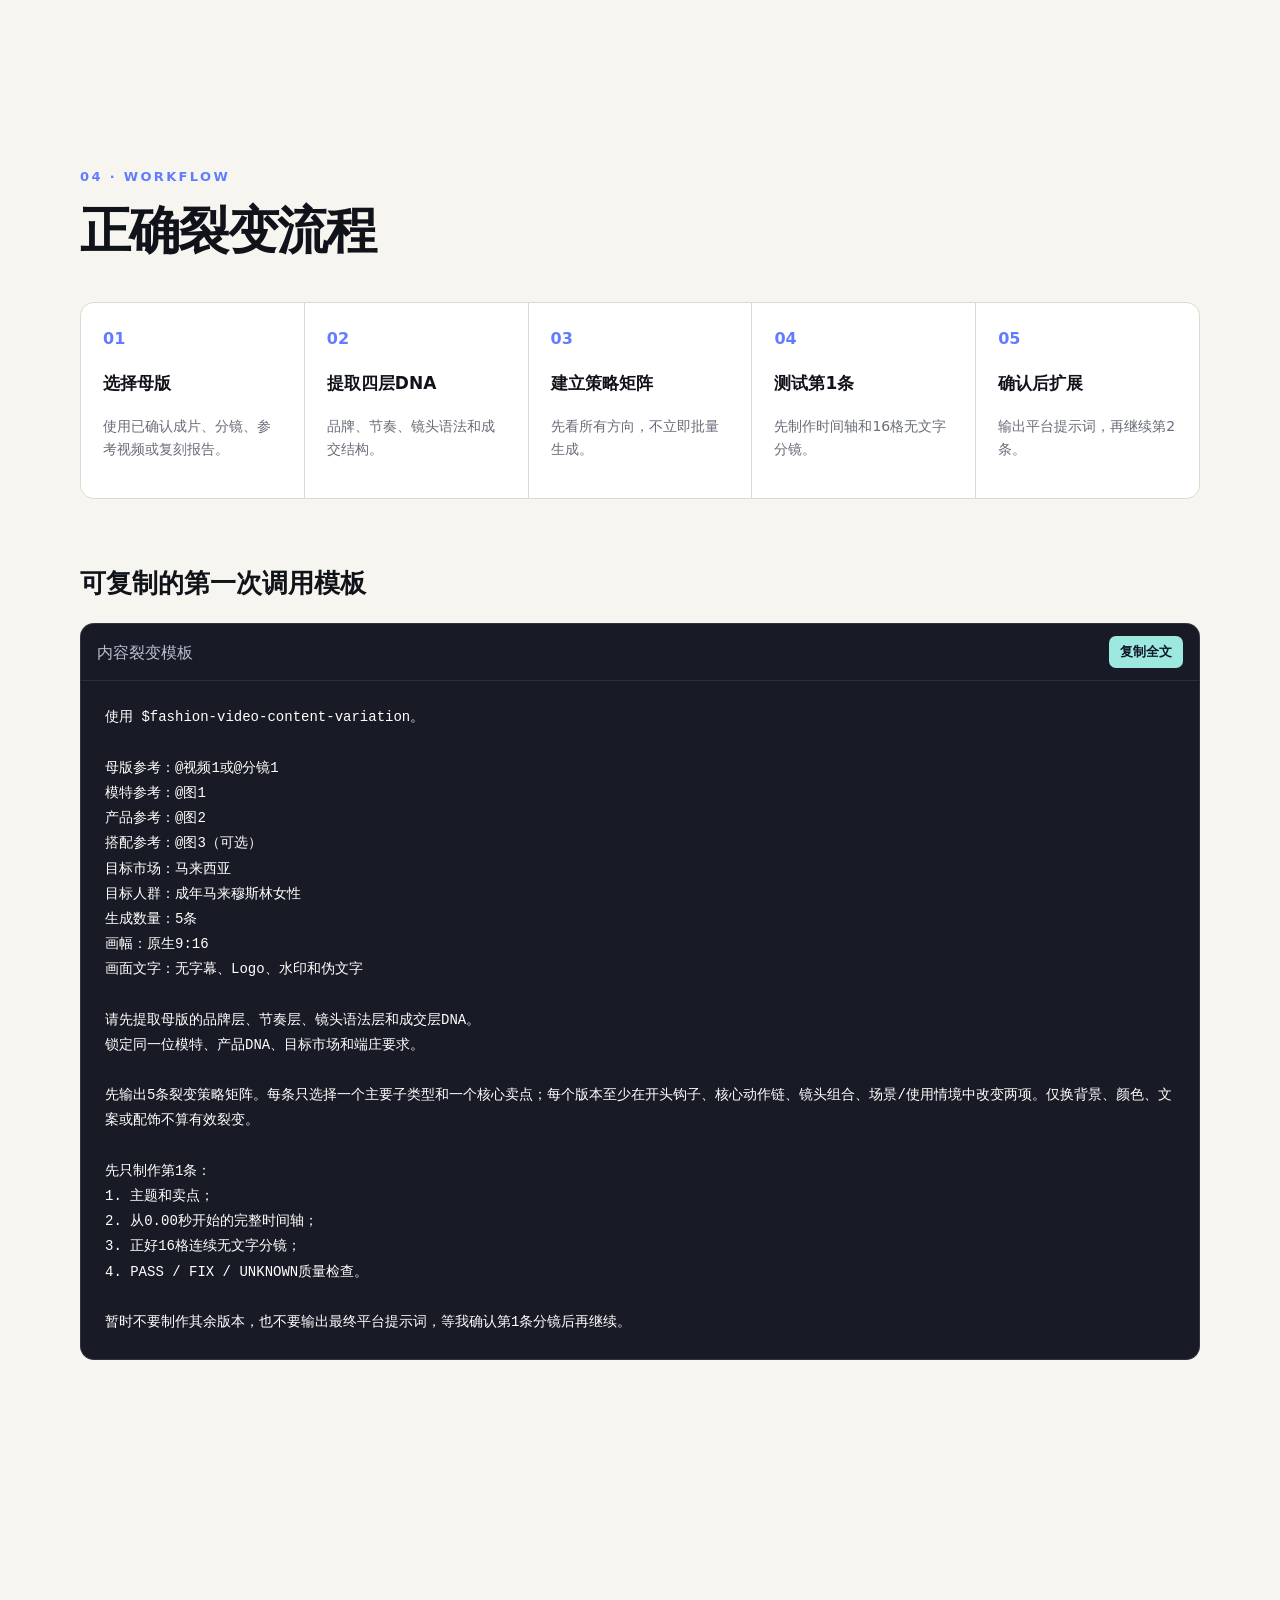
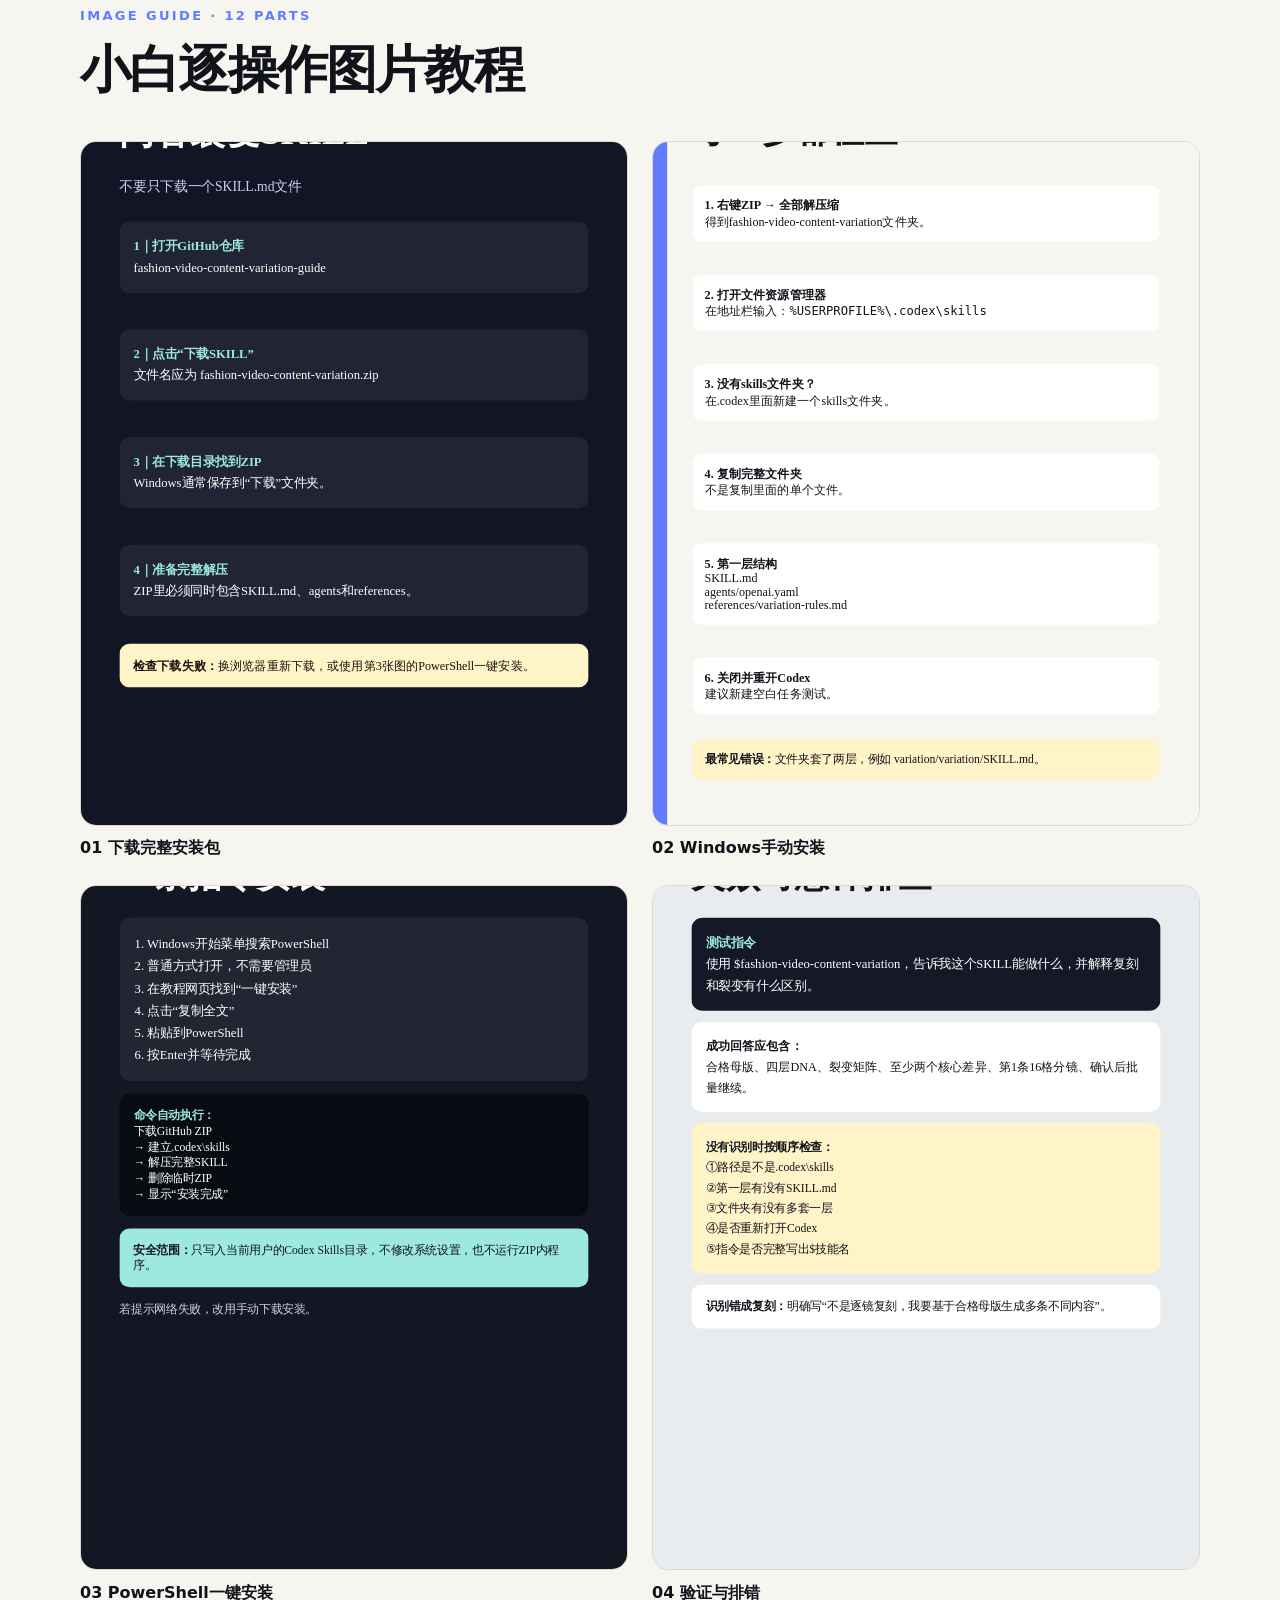
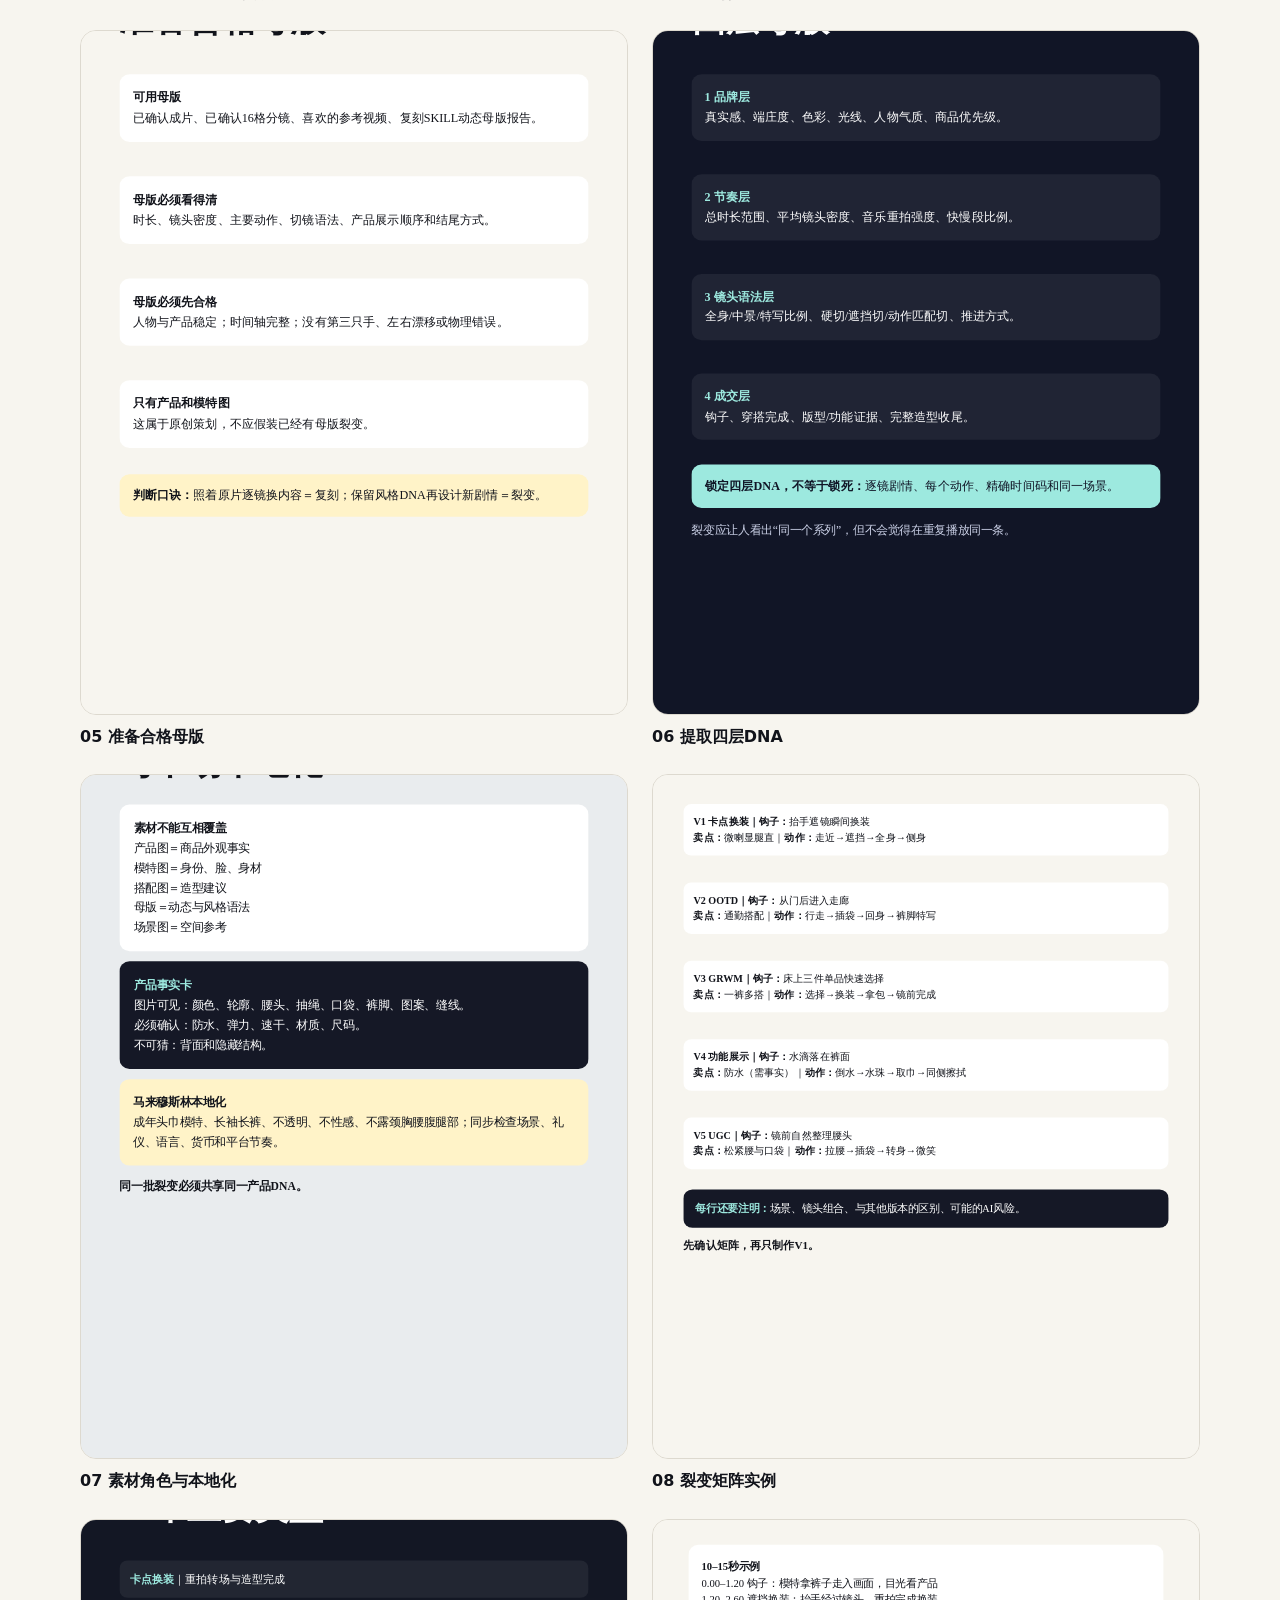
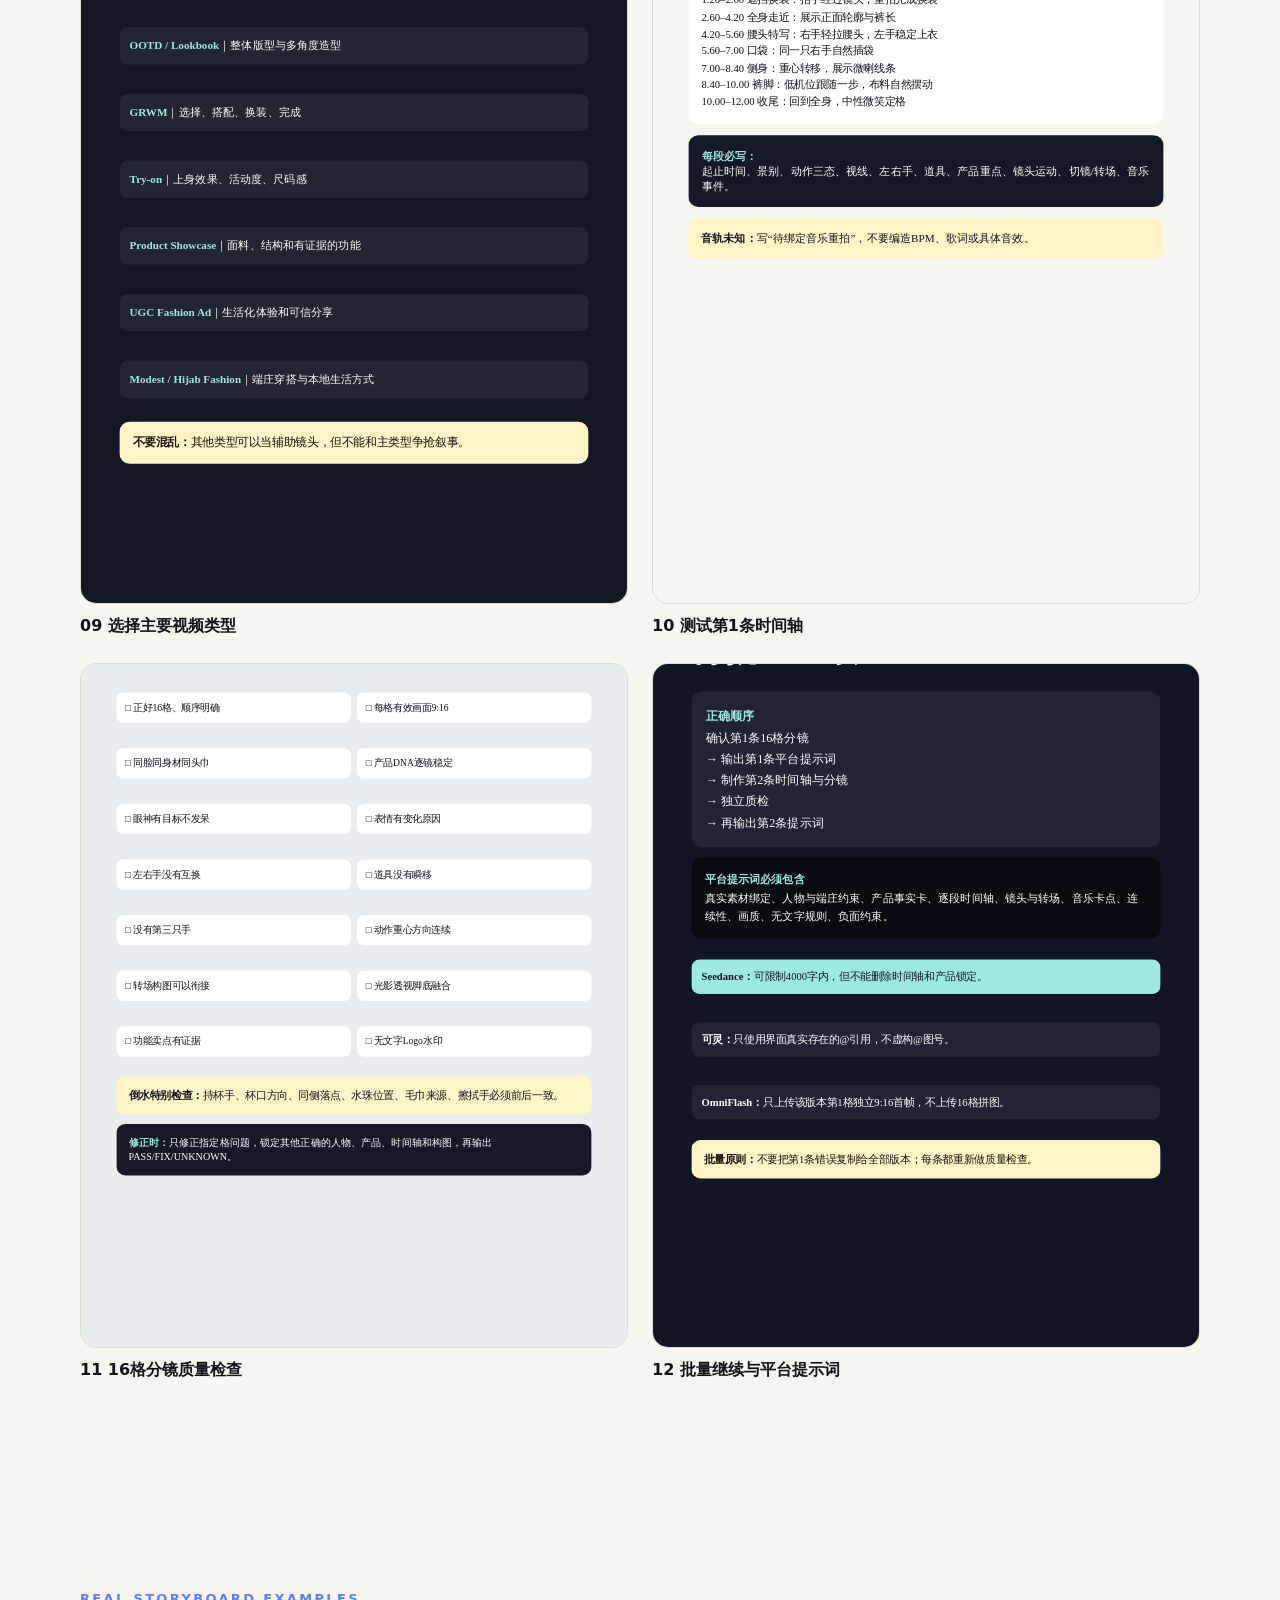
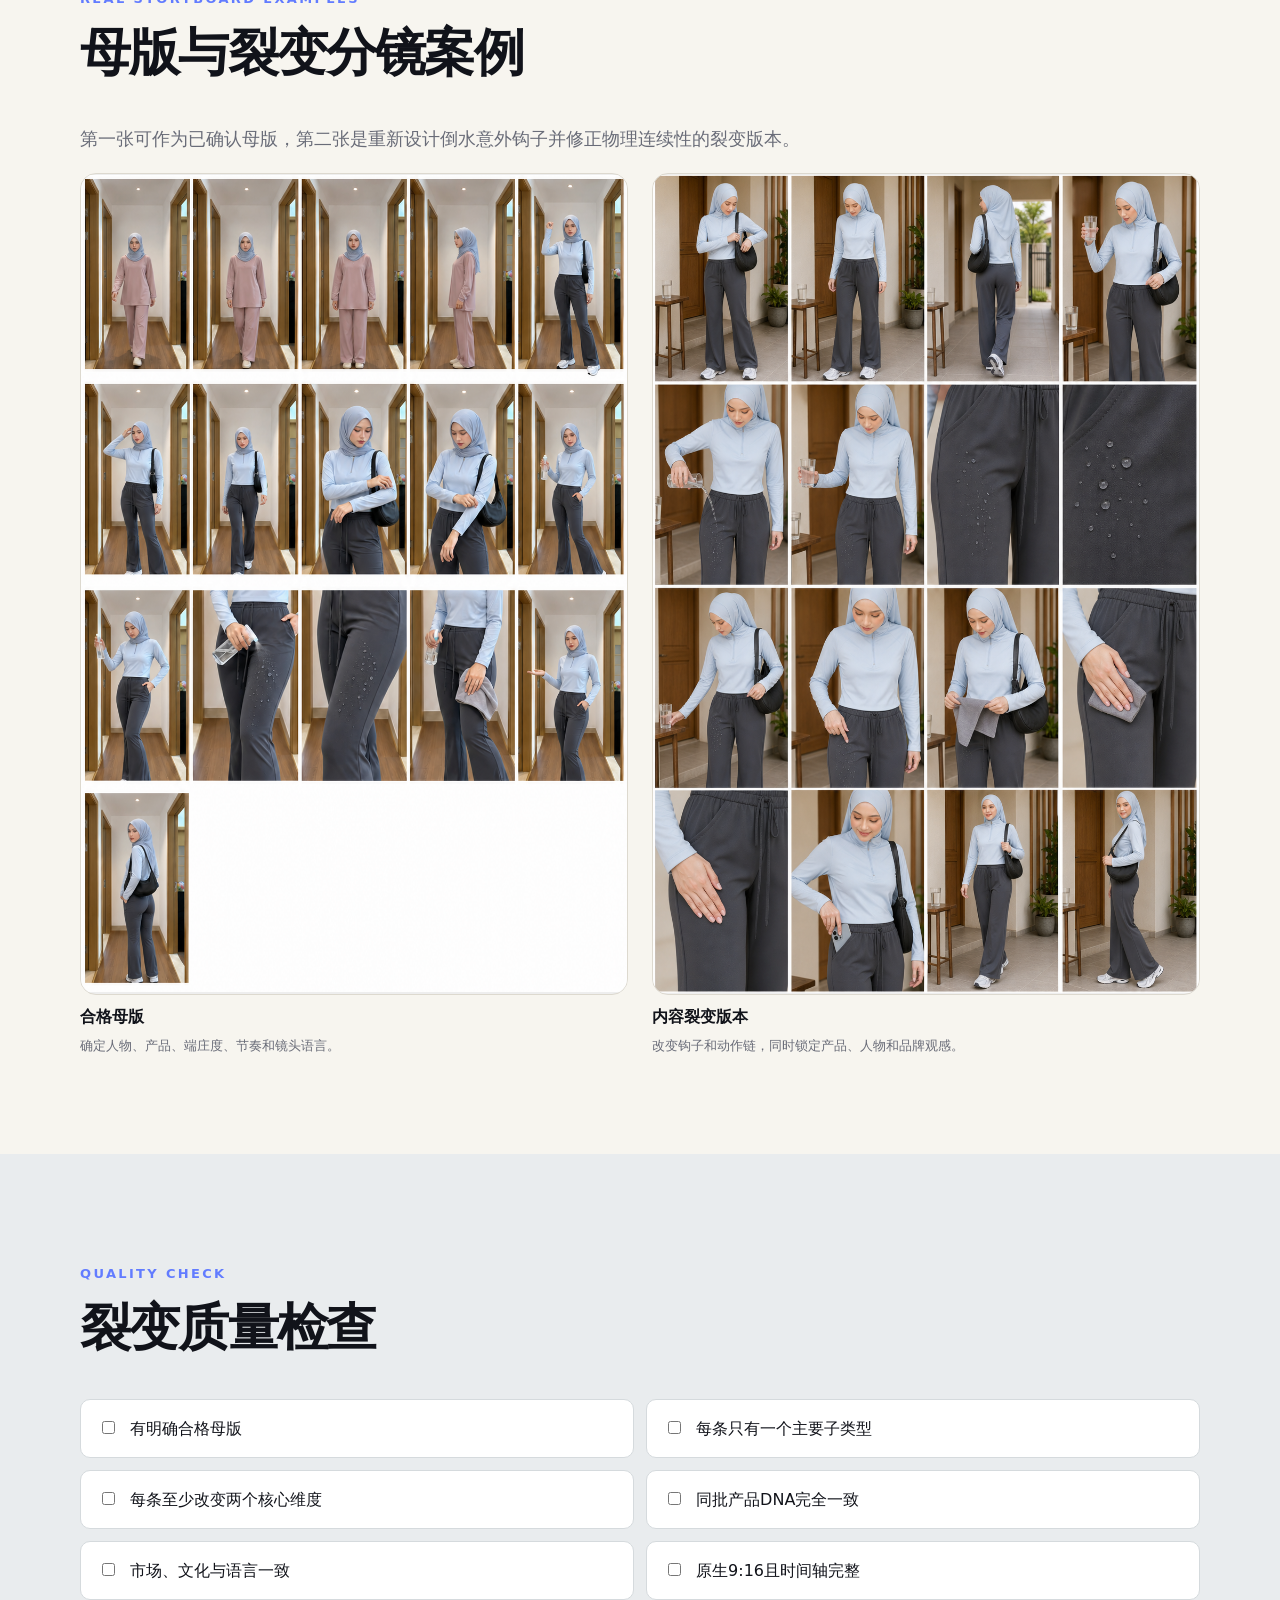
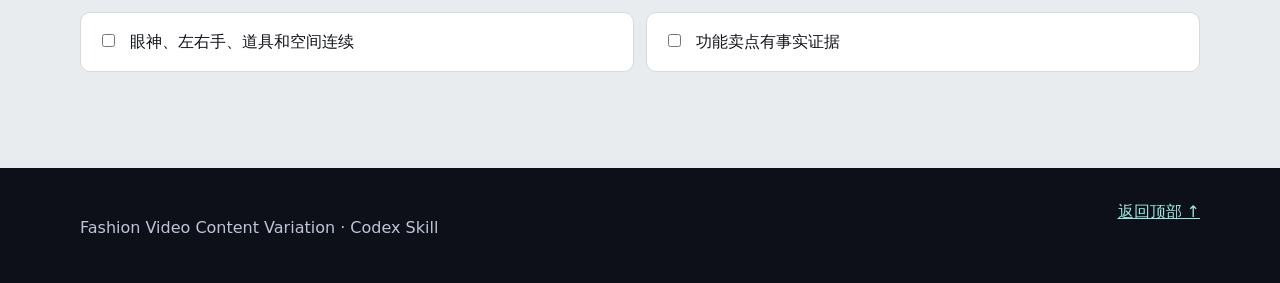
==== commit 9d0a158e: "Expand visual installation and usage guide to twelve parts" ====
--- a/index.html
+++ b/index.html
@@ -31,7 +31,7 @@
 4. PASS / FIX / UNKNOWN质量检查。
 
 暂时不要制作其余版本，也不要输出最终平台提示词，等我确认第1条分镜后再继续。</pre></div></section>
-<section class="section gallery-section"><div class="wrap"><p class="section-no">IMAGE GUIDE</p><h2>详细图片教程</h2><div class="gallery"><a href="assets/tutorial/v01-install.svg"><img src="assets/tutorial/v01-install.svg"><span>01 安装与验证</span></a><a href="assets/tutorial/v02-master.svg"><img src="assets/tutorial/v02-master.svg"><span>02 选择合格母版</span></a><a href="assets/tutorial/v03-dna.svg"><img src="assets/tutorial/v03-dna.svg"><span>03 提取四层DNA</span></a><a href="assets/tutorial/v04-facts.svg"><img src="assets/tutorial/v04-facts.svg"><span>04 产品事实与市场</span></a><a href="assets/tutorial/v05-matrix.svg"><img src="assets/tutorial/v05-matrix.svg"><span>05 裂变策略矩阵</span></a><a href="assets/tutorial/v06-difference.svg"><img src="assets/tutorial/v06-difference.svg"><span>06 判断是否真裂变</span></a><a href="assets/tutorial/v07-storyboard.svg"><img src="assets/tutorial/v07-storyboard.svg"><span>07 测试第1条分镜</span></a><a href="assets/tutorial/v08-batch.svg"><img src="assets/tutorial/v08-batch.svg"><span>08 确认后批量继续</span></a></div></div></section>
+<section class="section gallery-section"><div class="wrap"><p class="section-no">IMAGE GUIDE · 12 PARTS</p><h2>小白逐操作图片教程</h2><div class="gallery"><a href="assets/tutorial/x01-download.svg"><img src="assets/tutorial/x01-download.svg"><span>01 下载完整安装包</span></a><a href="assets/tutorial/x02-manual-install.svg"><img src="assets/tutorial/x02-manual-install.svg"><span>02 Windows手动安装</span></a><a href="assets/tutorial/x03-command-install.svg"><img src="assets/tutorial/x03-command-install.svg"><span>03 PowerShell一键安装</span></a><a href="assets/tutorial/x04-verify.svg"><img src="assets/tutorial/x04-verify.svg"><span>04 验证与排错</span></a><a href="assets/tutorial/x05-master.svg"><img src="assets/tutorial/x05-master.svg"><span>05 准备合格母版</span></a><a href="assets/tutorial/x06-dna.svg"><img src="assets/tutorial/x06-dna.svg"><span>06 提取四层DNA</span></a><a href="assets/tutorial/x07-assets-market.svg"><img src="assets/tutorial/x07-assets-market.svg"><span>07 素材角色与本地化</span></a><a href="assets/tutorial/x08-matrix-example.svg"><img src="assets/tutorial/x08-matrix-example.svg"><span>08 裂变矩阵实例</span></a><a href="assets/tutorial/x09-formats.svg"><img src="assets/tutorial/x09-formats.svg"><span>09 选择主要视频类型</span></a><a href="assets/tutorial/x10-timeline.svg"><img src="assets/tutorial/x10-timeline.svg"><span>10 测试第1条时间轴</span></a><a href="assets/tutorial/x11-storyboard-qa.svg"><img src="assets/tutorial/x11-storyboard-qa.svg"><span>11 16格分镜质量检查</span></a><a href="assets/tutorial/x12-batch-prompts.svg"><img src="assets/tutorial/x12-batch-prompts.svg"><span>12 批量继续与平台提示词</span></a></div></div></section>
 <section class="section wrap" id="examples"><p class="section-no">REAL STORYBOARD EXAMPLES</p><h2>母版与裂变分镜案例</h2><p class="lead-dark">第一张可作为已确认母版，第二张是重新设计倒水意外钩子并修正物理连续性的裂变版本。</p><div class="storyboard-gallery"><a href="assets/storyboards/replication-final-16-panel.png"><img src="assets/storyboards/replication-final-16-panel.png"><span><b>合格母版</b><small>确定人物、产品、端庄度、节奏和镜头语言。</small></span></a><a href="assets/storyboards/physics-corrected-variation-16-panel.png"><img src="assets/storyboards/physics-corrected-variation-16-panel.png"><span><b>内容裂变版本</b><small>改变钩子和动作链，同时锁定产品、人物和品牌观感。</small></span></a></div></section>
 <section class="section soft"><div class="wrap"><p class="section-no">QUALITY CHECK</p><h2>裂变质量检查</h2><div class="check-grid"><label><input type="checkbox"> 有明确合格母版</label><label><input type="checkbox"> 每条只有一个主要子类型</label><label><input type="checkbox"> 每条至少改变两个核心维度</label><label><input type="checkbox"> 同批产品DNA完全一致</label><label><input type="checkbox"> 市场、文化与语言一致</label><label><input type="checkbox"> 原生9:16且时间轴完整</label><label><input type="checkbox"> 眼神、左右手、道具和空间连续</label><label><input type="checkbox"> 功能卖点有事实证据</label></div></div></section>
 </main><footer><div class="wrap"><p>Fashion Video Content Variation · Codex Skill</p><a href="#top">返回顶部 ↑</a></div></footer><div class="toast">已复制</div><script src="script.js"></script></body></html>
